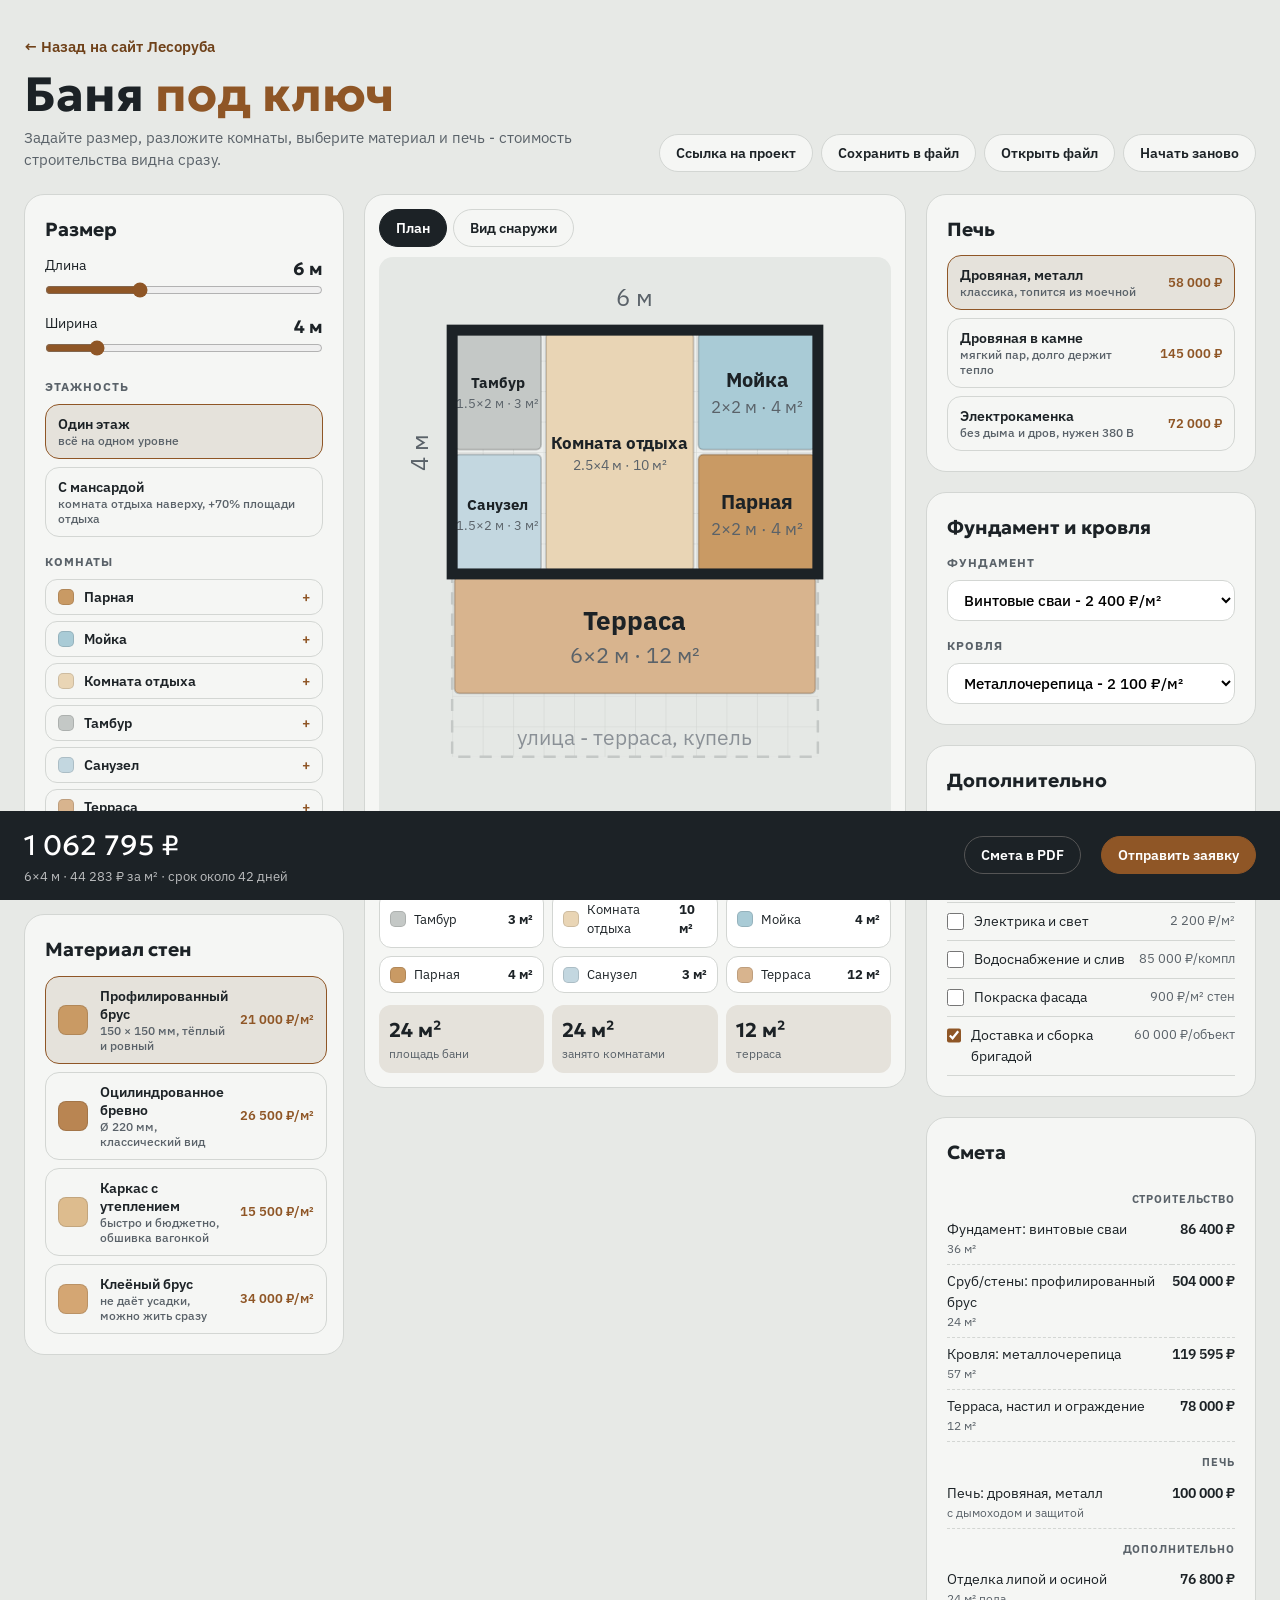
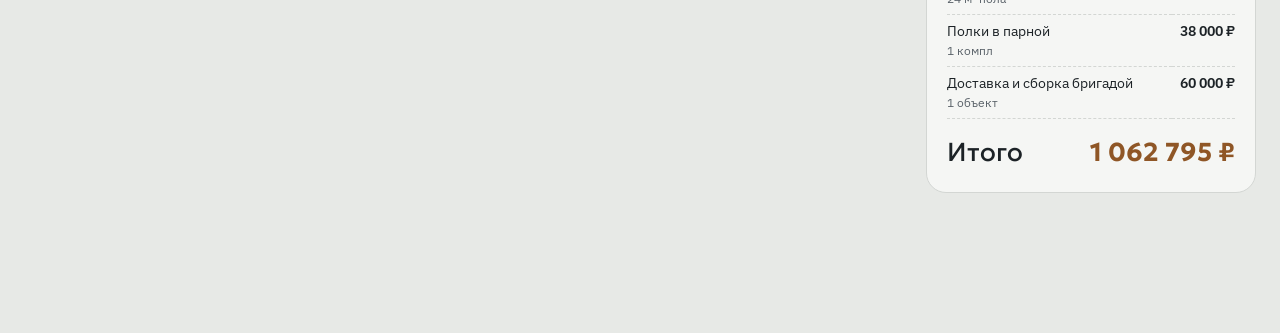
==== kalkulyator.html @ 98b05e71 "Демо Лесоруб: бани и дома из бруса, калькулятор" ====
<!doctype html>
<html lang="ru">
<head>
<meta charset="utf-8">
<meta name="viewport" content="width=device-width,initial-scale=1">
<title>Конструктор бани – Лесоруб, Новосибирск</title>
<link href="https://fonts.googleapis.com/css2?family=Geologica:wght@600;700&family=IBM+Plex+Sans:wght@400;500;600&display=swap" rel="stylesheet">
<style>
:root{--bg:#e7e9e6;--card:#f5f6f4;--ink:#1c2226;--muted:#5a6269;--line:#d3d6d3;--acc:#8f5626;--acc2:#6f4119;--soft:#e5e2db}
*{box-sizing:border-box;margin:0}
body{background:var(--bg);color:var(--ink);font:15px/1.5 'IBM Plex Sans',system-ui,sans-serif}
h1,h2,h3{font-family:'Geologica',Arial,sans-serif;font-weight:700}
i.a{color:var(--acc);font-style:normal;font-weight:700}
header{padding:36px 24px 22px;max-width:1360px;margin:auto;display:flex;flex-wrap:wrap;gap:18px;align-items:flex-end;justify-content:space-between}
header h1{font-size:clamp(30px,4vw,48px);line-height:1.05}
header p{color:var(--muted);margin-top:8px;max-width:560px}
.tools{display:flex;flex-wrap:wrap;gap:8px}
button{font:600 14px 'IBM Plex Sans';border:1px solid var(--line);background:var(--card);color:var(--ink);padding:9px 16px;border-radius:40px;cursor:pointer;transition:.15s}
button:hover{border-color:var(--acc);color:var(--acc)}
.pri{background:var(--acc);color:#fff;border-color:var(--acc)}.pri:hover{background:var(--acc2);color:#fff}
main{max-width:1360px;margin:auto;padding:0 24px 120px;display:grid;grid-template-columns:320px 1fr 330px;gap:20px;align-items:start}
.card{background:var(--card);border:1px solid var(--line);border-radius:20px;padding:20px;margin-bottom:20px}
.card h3{font-size:19px;margin-bottom:12px}
.lbl{font-size:12px;text-transform:uppercase;letter-spacing:.08em;color:var(--muted);font-weight:700;margin:16px 0 8px}
.lbl:first-of-type{margin-top:0}
.row2{display:grid;grid-template-columns:1fr 1fr;gap:10px}
input[type=text],input[type=tel],select{width:100%;font:500 15px 'IBM Plex Sans';padding:9px 12px;border:1px solid var(--line);border-radius:12px;background:#fff}
.rng{display:flex;justify-content:space-between;font-size:14px}.rng b{font-family:'Geologica';font-size:18px}
input[type=range]{width:100%;accent-color:var(--acc)}
.opts{display:grid;gap:8px}
.opt{display:flex;gap:12px;align-items:center;text-align:left;border-radius:14px;padding:10px 12px;width:100%}
.opt.on{border-color:var(--acc);background:var(--soft);color:var(--ink)}
.opt small{display:block;color:var(--muted);font-weight:500;font-size:12px}
.opt .pr{margin-left:auto;font-size:13px;color:var(--acc);white-space:nowrap}
.opt .sw{width:30px;height:30px;border-radius:8px;flex:none}
.zbtn{display:flex;align-items:center;gap:10px;width:100%;text-align:left;border-radius:12px;margin-bottom:6px;padding:8px 12px}
.sw{width:16px;height:16px;border-radius:5px;flex:none;border:1px solid rgba(0,0,0,.12)}
.view{background:var(--card);border:1px solid var(--line);border-radius:20px;padding:14px;margin-bottom:20px}
.tabs{display:flex;gap:6px;margin-bottom:10px}.tabs button.on{background:var(--ink);color:#fff;border-color:var(--ink)}
svg{display:block;width:100%;height:auto;user-select:none;touch-action:none}
#plan{background:#e5e8e5;border-radius:14px}
.hint{font-size:13px;color:var(--muted);margin-top:10px}
.rlist{margin-top:12px;display:grid;grid-template-columns:repeat(auto-fill,minmax(160px,1fr));gap:8px}
.ri{display:flex;gap:8px;align-items:center;padding:8px 10px;border:1px solid var(--line);border-radius:12px;font-size:13px;background:#fff;cursor:pointer}
.ri b{margin-left:auto}.ri.sel{border-color:var(--acc);box-shadow:0 0 0 2px var(--soft)}
.ri.warn{background:#f1e6da}
label.ck{display:flex;gap:10px;align-items:flex-start;padding:8px 0;border-bottom:1px solid var(--line);cursor:pointer;font-size:14px}
label.ck input{accent-color:var(--acc);width:17px;height:17px;margin-top:2px}
label.ck span.p{margin-left:auto;color:var(--muted);font-size:13px;white-space:nowrap}
.est table{width:100%;border-collapse:collapse;font-size:14px}
.est td{padding:6px 0;border-bottom:1px dashed var(--line);vertical-align:top}
.est td:last-child{text-align:right;white-space:nowrap;font-weight:600}
.est .sec td{border:0;padding-top:12px;font-size:11px;text-transform:uppercase;letter-spacing:.08em;color:var(--muted);font-weight:700}
.est .q{color:var(--muted);font-size:12px}
.tot{display:flex;justify-content:space-between;align-items:baseline;margin-top:14px;font-family:'Geologica';font-size:26px}.tot b{color:var(--acc)}
.facts{display:grid;grid-template-columns:repeat(3,1fr);gap:8px;margin-top:12px}
.facts div{background:var(--soft);border-radius:12px;padding:10px;font-size:12px;color:var(--muted)}
.facts b{display:block;font-family:'Geologica';font-size:20px;color:var(--ink)}
.note{font-size:13px;background:#f1e6da;color:var(--acc2);padding:10px 12px;border-radius:12px;margin-top:10px}
.sticky{position:fixed;left:0;right:0;bottom:0;background:var(--ink);color:#fff;z-index:5}
.sticky .in{max-width:1360px;margin:auto;padding:14px 24px;display:flex;align-items:center;gap:20px;flex-wrap:wrap}
.sticky .sum{font-family:'Geologica';font-size:28px}.sticky small{opacity:.7;display:block;font-size:13px;font-family:'IBM Plex Sans'}
.sticky .sp{flex:1}
.modal{position:fixed;inset:0;background:rgba(30,29,27,.5);display:none;place-items:center;z-index:9;padding:16px}
.modal.on{display:grid}.modal .card{max-width:420px;width:100%}.modal .card>*+*{margin-top:10px}
.toast{position:fixed;left:50%;top:20px;transform:translateX(-50%);background:var(--ink);color:#fff;padding:10px 18px;border-radius:30px;opacity:0;transition:.3s;z-index:10;pointer-events:none}.toast.on{opacity:1}
@media(max-width:1100px){main{grid-template-columns:1fr 1fr}.mid{grid-column:1/-1;order:-1}}
@media(max-width:700px){main{grid-template-columns:1fr;padding:0 16px 140px}header{padding:24px 16px}}
@media print{header .tools,.sticky,.side,.modal,.hint,.tabs{display:none!important}main{display:block}}
</style>
</head>
<body>
<header>
  <div><a href="index.html" style="display:inline-block;margin-bottom:10px;color:var(--acc2);font-weight:600;text-decoration:none">← Назад на сайт Лесоруба</a><h1>Баня <i class="a">под ключ</i></h1><p>Задайте размер, разложите комнаты, выберите материал и печь - стоимость строительства видна сразу.</p></div>
  <div class="tools">
    <button onclick="share()">Ссылка на проект</button>
    <button onclick="saveFile()">Сохранить в файл</button>
    <button onclick="fileIn.click()">Открыть файл</button>
    <button onclick="if(confirm('Начать заново?')){S=demo();sel=-1;render()}">Начать заново</button>
    <input type="file" id="fileIn" accept=".json" hidden>
  </div>
</header>

<main>
  <aside class="side">
    <div class="card">
      <h3>Размер</h3>
      <div class="rng"><span>Длина</span><b id="Lv"></b></div><input type="range" id="L" min="3" max="12" step="0.5">
      <div class="rng" style="margin-top:8px"><span>Ширина</span><b id="Wv"></b></div><input type="range" id="W" min="3" max="9" step="0.5">
      <div class="lbl">Этажность</div>
      <div class="opts" id="floors"></div>
      <div class="lbl">Комнаты</div>
      <div id="zbtns"></div>
    </div>
    <div class="card">
      <h3>Материал стен</h3>
      <div class="opts" id="mat"></div>
    </div>
  </aside>

  <section class="mid">
    <div class="view">
      <div class="tabs"><button id="t1" class="on" onclick="mode('plan')">План</button><button id="t2" onclick="mode('vid')">Вид снаружи</button></div>
      <svg id="plan"></svg>
      <svg id="vid" style="display:none;background:linear-gradient(#e5e2db,#e7e9e6);border-radius:14px"></svg>
      <p class="hint" id="hint">Комнату двигают мышкой или пальцем, размер меняют за уголок справа внизу. Шаг - 0,5 м. Delete - удалить комнату.</p>
      <div class="rlist" id="rlist"></div>
      <div class="facts" id="facts"></div>
      <div id="notes"></div>
    </div>
  </section>

  <aside>
    <div class="card"><h3>Печь</h3><div class="opts" id="pech"></div></div>
    <div class="card"><h3>Фундамент и кровля</h3>
      <div class="lbl">Фундамент</div><select id="fund"></select>
      <div class="lbl">Кровля</div><select id="krov"></select>
    </div>
    <div class="card"><h3>Дополнительно</h3><div id="dop"></div></div>
    <div class="card est"><h3>Смета</h3><table id="est"></table><div class="tot"><span>Итого</span><b id="tot"></b></div></div>
  </aside>
</main>

<div class="sticky"><div class="in">
  <div><div class="sum" id="tot2"></div><small id="per"></small></div><div class="sp"></div>
  <button onclick="print()" style="background:transparent;color:#fff;border-color:#555">Смета в PDF</button>
  <button class="pri" onclick="modal.classList.add('on')">Отправить заявку</button>
</div></div>

<div class="modal" id="modal" onclick="if(event.target==this)this.classList.remove('on')"><form class="card" onsubmit="send(event)">
  <h3>Заявка <i class="a">на баню</i></h3>
  <p style="color:var(--muted);font-size:14px">Проект и смета приложатся к заявке. Перезвоним, уточним участок и сроки.</p>
  <input type="text" placeholder="Как вас зовут" required>
  <input type="tel" placeholder="Телефон" required>
  <button class="pri" style="width:100%">Отправить</button>
</form></div>
<div class="toast" id="toast"></div>

<script>
const ROOMS={
 parnaya:{n:'Парная',c:'#c99a64',min:4},
 moyka:{n:'Мойка',c:'#A9CBD6',min:3},
 otdyh:{n:'Комната отдыха',c:'#E9D5B5',min:8},
 tambur:{n:'Тамбур',c:'#c4c8c6',min:2},
 sanuzel:{n:'Санузел',c:'#C3D7E0',min:1.5},
 terrasa:{n:'Терраса',c:'#D8B48E',min:4,out:true},
 kupel:{n:'Купель',c:'#8FB9C9',min:2,out:true,fix:280000}
};
const MAT=[['brus','Профилированный брус','150 × 150 мм, тёплый и ровный',21000,'#C99A64'],
 ['brevno','Оцилиндрованное бревно','Ø 220 мм, классический вид',26500,'#B98552'],
 ['karkas','Каркас с утеплением','быстро и бюджетно, обшивка вагонкой',15500,'#DDBC8E'],
 ['kleen','Клеёный брус','не даёт усадки, можно жить сразу',34000,'#D4A673']];
const PECH=[['drova','Дровяная, металл','классика, топится из моечной',58000],
 ['kamen','Дровяная в камне','мягкий пар, долго держит тепло',145000],
 ['elek','Электрокаменка','без дыма и дров, нужен 380 В',72000]];
const FUND=[['vint','Винтовые сваи',2400],['lent','Мелкозаглублённая лента',5200],['plita','Монолитная плита',7400]];
const KROV=[['metall','Металлочерепица',2100],['myagk','Гибкая черепица',2900],['falc','Фальцевая кровля',3600]];
const DOP=[['vagonka','Отделка липой и осиной',3200,'м² пола','in'],['polki','Полки в парной',38000,'компл','one'],
 ['elektr','Электрика и свет',2200,'м²','in'],['vodo','Водоснабжение и слив',85000,'компл','one'],
 ['pokr','Покраска фасада',900,'м² стен','wall'],['dostavka','Доставка и сборка бригадой',60000,'объект','one']];
const fmt=n=>Math.round(n).toLocaleString('ru-RU')+' ₽';
const r1=n=>Math.round(n*10)/10;
function demo(){return{L:6,W:4,fl:1,mat:'brus',pech:'drova',fund:'vint',krov:'metall',dop:{vagonka:true,polki:true,dostavka:true},
 rooms:[{t:'tambur',x:0,y:0,w:1.5,h:2},{t:'otdyh',x:1.5,y:0,w:2.5,h:4},{t:'moyka',x:4,y:0,w:2,h:2},{t:'parnaya',x:4,y:2,w:2,h:2},{t:'sanuzel',x:0,y:2,w:1.5,h:2},{t:'terrasa',x:0,y:4,w:6,h:2}]}}
let S=demo(),sel=-1,drag=null,view='plan';
try{if(location.hash.length>2)S=JSON.parse(decodeURIComponent(escape(atob(location.hash.slice(1)))))}catch(e){}

// constructor controls
const opts=(el,arr,key,priceFn)=>{el.innerHTML=arr.map(a=>`<button class="opt" data-v="${a[0]}">${a[4]?`<span class="sw" style="background:${a[4]}"></span>`:''}<span>${a[1]}<small>${a[2]}</small></span><span class="pr">${priceFn(a)}</span></button>`).join('');
 el.onclick=e=>{const b=e.target.closest('.opt');if(b){S[key]=b.dataset.v;render()}}};
opts(mat,MAT,'mat',a=>a[3].toLocaleString('ru-RU')+' ₽/м²');
opts(pech,PECH,'pech',a=>fmt(a[3]));
floors.innerHTML=[[1,'Один этаж','всё на одном уровне'],[1.5,'С мансардой','комната отдыха наверху, +70% площади отдыха']].map(a=>`<button class="opt" data-v="${a[0]}"><span>${a[1]}<small>${a[2]}</small></span></button>`).join('');
floors.onclick=e=>{const b=e.target.closest('.opt');if(b){S.fl=+b.dataset.v;render()}};
fund.innerHTML=FUND.map(a=>`<option value="${a[0]}">${a[1]} - ${a[2].toLocaleString('ru-RU')} ₽/м²</option>`).join('');
krov.innerHTML=KROV.map(a=>`<option value="${a[0]}">${a[1]} - ${a[2].toLocaleString('ru-RU')} ₽/м²</option>`).join('');
fund.onchange=()=>{S.fund=fund.value;render()};krov.onchange=()=>{S.krov=krov.value;render()};
zbtns.innerHTML=Object.entries(ROOMS).map(([k,r])=>`<button class="zbtn" onclick="addRoom('${k}')"><span class="sw" style="background:${r.c}"></span>${r.n}<span style="margin-left:auto;color:var(--acc)">+</span></button>`).join('');
L.oninput=W.oninput=()=>{S.L=+L.value;S.W=+W.value;S.rooms.forEach(clamp);render()};

function bounds(r){return ROOMS[r.t].out?{W:S.L,H:S.W+3}:{W:S.L,H:S.W}}
function clamp(r){const b=bounds(r);r.w=Math.min(r.w,b.W);r.h=Math.min(r.h,b.H);r.x=Math.max(0,Math.min(b.W-r.w,r.x));r.y=Math.max(0,Math.min(b.H-r.h,r.y))}
function addRoom(t){const m=ROOMS[t],s=Math.max(1.5,Math.round(Math.sqrt(m.min)*2)/2);const r={t,x:0,y:m.out?S.W:0,w:s,h:s};clamp(r);S.rooms.push(r);sel=S.rooms.length-1;render()}

// plan svg
const NS='http://www.w3.org/2000/svg';
function el(n,a,p){const e=document.createElementNS(NS,n);for(const k in a)e.setAttribute(k,a[k]);p&&p.appendChild(e);return e}
function toM(e){const p=plan.createSVGPoint();p.x=e.clientX;p.y=e.clientY;const q=p.matrixTransform(plan.getScreenCTM().inverse());return[q.x,q.y]}
function drawPlan(){const P=1.2,H=S.W+3;plan.innerHTML='';plan.setAttribute('viewBox',`${-P} ${-P} ${S.L+P*2} ${H+P*2}`);
 const d=el('defs',{},plan),pt=el('pattern',{id:'g',width:.5,height:.5,patternUnits:'userSpaceOnUse'},d);el('path',{d:'M.5 0H0V.5',fill:'none',stroke:'#d3d6d3','stroke-width':.02},pt);
 el('rect',{x:0,y:S.W,width:S.L,height:3,fill:'url(#g)',stroke:'#c4c8c6','stroke-width':.04,'stroke-dasharray':'.2 .15'},plan);
 el('text',{x:S.L/2,y:S.W+2.8,'text-anchor':'middle','font-size':.35,fill:'#8a9096','font-family':'IBM Plex Sans'},plan).textContent='улица - терраса, купель';
 el('rect',{x:0,y:0,width:S.L,height:S.W,fill:'#eef0ee'},plan);el('rect',{x:0,y:0,width:S.L,height:S.W,fill:'url(#g)'},plan);
 S.rooms.forEach((r,i)=>{const m=ROOMS[r.t],g=el('g',{},plan);
  const re=el('rect',{x:r.x+.04,y:r.y+.04,width:r.w-.08,height:r.h-.08,rx:.08,fill:m.c,stroke:i==sel?'#8f5626':'rgba(0,0,0,.18)','stroke-width':i==sel?.1:.03,style:'cursor:move'},g);
  re.onpointerdown=e=>{sel=i;start(e,i,false);drawPlan();renderList()};
  const fs=Math.min(.42,r.w/6,(r.w-.2)/(m.n.length*.6));
  el('text',{x:r.x+r.w/2,y:r.y+r.h/2-fs*.2,'text-anchor':'middle','font-size':fs,'font-family':'IBM Plex Sans','font-weight':700,fill:'#1c2226','pointer-events':'none'},g).textContent=m.n;
  el('text',{x:r.x+r.w/2,y:r.y+r.h/2+fs*1.1,'text-anchor':'middle','font-size':fs*.85,'font-family':'IBM Plex Sans',fill:'#5a6269','pointer-events':'none'},g).textContent=`${r.w}×${r.h} м · ${r1(r.w*r.h)} м²`;
  if(i==sel){const h=el('rect',{x:r.x+r.w-.32,y:r.y+r.h-.32,width:.3,height:.3,rx:.06,fill:'#fff',stroke:'#8f5626','stroke-width':.06,style:'cursor:nwse-resize'},g);h.onpointerdown=e=>{e.stopPropagation();start(e,i,true)}}});
 el('rect',{x:0,y:0,width:S.L,height:S.W,fill:'none',stroke:'#1c2226','stroke-width':.18,'pointer-events':'none'},plan);
 el('text',{x:S.L/2,y:-.4,'text-anchor':'middle','font-size':.4,fill:'#5a6269','font-family':'IBM Plex Sans'},plan).textContent=S.L+' м';
 el('text',{x:-.4,y:S.W/2,'text-anchor':'middle','font-size':.4,fill:'#5a6269','font-family':'IBM Plex Sans',transform:`rotate(-90 -0.4 ${S.W/2})`},plan).textContent=S.W+' м';
 plan.onpointerdown=e=>{if(e.target==plan||(e.target.tagName=='rect'&&!e.target.style.cursor)){sel=-1;drawPlan();renderList()}}}
function start(e,i,rs){e.preventDefault();const r=S.rooms[i];drag={i,rs,m:toM(e),o:{...r}}}
addEventListener('pointermove',e=>{if(!drag)return;const m=toM(e),r=S.rooms[drag.i],b=bounds(r),sn=v=>Math.round(v*2)/2,dx=m[0]-drag.m[0],dy=m[1]-drag.m[1];
 if(drag.rs){r.w=Math.max(1,Math.min(b.W-r.x,sn(drag.o.w+dx)));r.h=Math.max(1,Math.min(b.H-r.y,sn(drag.o.h+dy)))}
 else{r.x=sn(drag.o.x+dx);r.y=sn(drag.o.y+dy);clamp(r)}drawPlan();renderList();renderEst()});
addEventListener('pointerup',()=>{if(drag){drag=null;render()}});
addEventListener('keydown',e=>{if((e.key=='Delete'||e.key=='Backspace')&&sel>-1&&!/INPUT|SELECT/.test(document.activeElement.tagName)){S.rooms.splice(sel,1);sel=-1;render()}});

// outside view
function drawVid(){const m=MAT.find(a=>a[0]==S.mat),wall=m[4],L=S.L,h=2.4,roofH=S.fl>1?2.6:1.5,dz=S.W*.45;
 const roofC={metall:'#8E3B33',myagk:'#5B4A42',falc:'#5F6B66'}[S.krov];vid.innerHTML='';
 vid.setAttribute('viewBox',`-2 ${-roofH-1.5} ${L+dz+4} ${h+roofH+3.6}`);
 el('ellipse',{cx:(L+dz)/2,cy:h+.35,rx:(L+dz)/1.6,ry:.5,fill:'#C9D3A8',opacity:.6},vid);
 // side wall
 el('polygon',{points:`${L},0 ${L+dz},${-dz*.5} ${L+dz},${h-dz*.5} ${L},${h}`,fill:wall,style:'filter:brightness(.8)'},vid);
 el('polygon',{points:`${L},0 ${L+dz/2},${-roofH-dz*.25} ${L+dz},${-dz*.5}`,fill:wall,style:'filter:brightness(.8)'},vid);
 // front wall
 el('rect',{x:0,y:0,width:L,height:h,fill:wall},vid);
 const step=S.mat=='karkas'?.15:S.mat=='brevno'?.24:.18;
 for(let y=step;y<h;y+=step)el('line',{x1:0,y1:y,x2:L,y2:y,stroke:'rgba(70,40,15,.22)','stroke-width':S.mat=='brevno'?.05:.02},vid);
 // roof
 el('polygon',{points:`-0.4,0.05 ${L/2},${-roofH} ${L+.4},.05`,fill:'none'},vid);
 el('polygon',{points:`-.4,.1 ${dz/2-.4},${-roofH-dz*.25} ${L+dz/2+.4},${-roofH-dz*.25} ${L+.4},.1`,fill:roofC},vid);
 el('polygon',{points:`${L+.4},.1 ${L+dz/2+.4},${-roofH-dz*.25} ${L+dz+.3},${-dz*.5+.05}`,fill:roofC,style:'filter:brightness(.75)'},vid);
 // door & windows
 el('rect',{x:.5,y:.4,width:.8,height:h-.4,fill:'#6B4A30',rx:.05},vid);
 const win=(x,y,w,hh)=>{el('rect',{x,y,width:w,height:hh,fill:'#CFE2E8',stroke:'#f5f6f4','stroke-width':.08},vid)};
 if(L>3)win(L*.45,.7,.9,.7);if(L>5)win(L*.72,.9,.5,.5);
 if(S.fl>1)win(dz/2+L/2-.4,-roofH*.55,.8,.6);
 // chimney
 el('rect',{x:L*.78,y:-roofH*.85,width:.35,height:roofH*.8,fill:S.pech=='elek'?'none':'#7B7068'},vid);
 // terrace
 const t=S.rooms.filter(r=>r.t=='terrasa').reduce((s,r)=>s+r.w*r.h,0);
 if(t){const tw=Math.min(L,Math.sqrt(t)*1.6);el('rect',{x:0,y:h-.05,width:tw,height:.25,fill:'#A7794F'},vid);[0,tw-.1].forEach(x=>el('rect',{x,y:.1,width:.1,height:h-.15,fill:'#8E6C4E'},vid))}
 if(S.rooms.some(r=>r.t=='kupel'))el('ellipse',{cx:L+dz+1,cy:h,rx:.9,ry:.35,fill:'#8FB9C9',stroke:'#6B4A30','stroke-width':.08},vid);
 el('text',{x:(L+dz)/2,y:h+1.4,'text-anchor':'middle','font-size':.38,fill:'#5a6269','font-family':'IBM Plex Sans'},vid).textContent=`${m[1]} · ${KROV.find(a=>a[0]==S.krov)[1].toLowerCase()}`}
function mode(v){view=v;plan.style.display=v=='plan'?'':'none';vid.style.display=v=='vid'?'':'none';t1.classList.toggle('on',v=='plan');t2.classList.toggle('on',v=='vid');hint.style.display=v=='plan'?'':'none'}

function sums(){const inside=S.rooms.filter(r=>!ROOMS[r.t].out),out=S.rooms.filter(r=>r.t=='terrasa'),A=S.L*S.W;
 const used=inside.reduce((s,r)=>s+r.w*r.h,0),ter=out.reduce((s,r)=>s+r.w*r.h,0);
 const mans=S.fl>1?A*.7:0,wall=2*(S.L+S.W)*2.4+(S.fl>1?S.W*S.L*.4:0);return{A,used,ter,mans,wall,inA:A+mans}}
function renderList(){const A=S.L*S.W;
 rlist.innerHTML=S.rooms.map((r,i)=>{const m=ROOMS[r.t],a=r.w*r.h;return`<div class="ri ${i==sel?'sel':''} ${a<m.min?'warn':''}" onclick="sel=${i};drawPlan();renderList()"><span class="sw" style="background:${m.c}"></span>${m.n}<b>${r1(a)} м²</b></div>`}).join('');
 const s=sums();facts.innerHTML=`<div><b>${A} м²</b>площадь бани</div><div><b>${r1(s.used)} м²</b>занято комнатами</div><div><b>${r1(s.ter)} м²</b>терраса</div>`;
 const n=[];S.rooms.forEach(r=>{const m=ROOMS[r.t];if(r.w*r.h<m.min)n.push(`${m.n} меньше ${m.min} м² - будет тесно`)});
 if(!S.rooms.some(r=>r.t=='parnaya'))n.push('В проекте нет парной');
 if(s.used>A+.01)n.push('Комнаты не помещаются - увеличьте баню');
 notes.innerHTML=n.map(t=>`<div class="note">${t}</div>`).join('')}

function calc(){const s=sums(),rows=[];let sum=0;const sec=n=>rows.push({sec:n}),add=(n,q,v)=>{rows.push({n,q,v});sum+=v};
 const m=MAT.find(a=>a[0]==S.mat),f=FUND.find(a=>a[0]==S.fund),k=KROV.find(a=>a[0]==S.krov),p=PECH.find(a=>a[0]==S.pech);
 sec('Строительство');
 add('Фундамент: '+f[1].toLowerCase(),r1(s.A+s.ter)+' м²',(s.A+s.ter)*f[2]);
 add('Сруб/стены: '+m[1].toLowerCase(),r1(s.inA)+' м²',s.inA*m[3]);
 const ka=(S.L+1)*(S.W+1)*1.25+(s.ter?s.ter*1.1:0);add('Кровля: '+k[1].toLowerCase(),r1(ka)+' м²',ka*k[2]);
 if(s.ter)add('Терраса, настил и ограждение',r1(s.ter)+' м²',s.ter*6500);
 S.rooms.filter(r=>r.t=='kupel').forEach(()=>add('Купель с подогревом','1 шт',280000));
 sec('Печь');add('Печь: '+p[1].toLowerCase(),'с дымоходом и защитой',p[3]+(S.pech=='elek'?15000:42000));
 const ds=DOP.filter(d=>S.dop[d[0]]);if(ds.length)sec('Дополнительно');
 ds.forEach(d=>{const q={in:s.inA,wall:s.wall,one:1}[d[4]];add(d[1],d[4]=='one'?'1 '+d[3]:r1(q)+' '+d[3],q*d[2])});
 return{rows,sum,s}}
function renderEst(){const{rows,sum,s}=calc();
 est.innerHTML=rows.map(r=>r.sec?`<tr class="sec"><td colspan=2>${r.sec}</td></tr>`:`<tr><td>${r.n}<div class="q">${r.q}</div></td><td>${fmt(r.v)}</td></tr>`).join('');
 tot.textContent=tot2.textContent=fmt(sum);const days=Math.round(20+s.inA*.9+(S.mat=='karkas'?-8:0));
 per.textContent=`${S.L}×${S.W} м · ${fmt(sum/s.inA)} за м² · срок около ${days} дней`}
function renderDop(){dop.innerHTML=DOP.map(d=>`<label class="ck"><input type="checkbox" data-k="${d[0]}" ${S.dop[d[0]]?'checked':''}>${d[1]}<span class="p">${d[2].toLocaleString('ru-RU')} ₽/${d[3]}</span></label>`).join('');
 dop.querySelectorAll('input').forEach(c=>c.onchange=()=>{S.dop[c.dataset.k]=c.checked;renderEst()})}

function render(){L.value=S.L;W.value=S.W;Lv.textContent=S.L+' м';Wv.textContent=S.W+' м';fund.value=S.fund;krov.value=S.krov;
 [[mat,'mat'],[pech,'pech']].forEach(([e,k])=>e.querySelectorAll('.opt').forEach(b=>b.classList.toggle('on',b.dataset.v==S[k])));
 floors.querySelectorAll('.opt').forEach(b=>b.classList.toggle('on',+b.dataset.v==S.fl));
 drawPlan();drawVid();renderList();renderDop();renderEst()}

function toast(t){const e=document.getElementById('toast');e.textContent=t;e.classList.add('on');clearTimeout(e._t);e._t=setTimeout(()=>e.classList.remove('on'),2200)}
function saveFile(){const a=document.createElement('a');a.href=URL.createObjectURL(new Blob([JSON.stringify(S,null,1)],{type:'application/json'}));a.download=`banya-${S.L}x${S.W}.json`;a.click()}
fileIn.onchange=()=>{const f=fileIn.files[0];if(!f)return;f.text().then(t=>{try{const d=JSON.parse(t);if(!d.rooms)throw 0;S=d;sel=-1;render();toast('Проект открыт')}catch(e){toast('Это не файл проекта')}});fileIn.value=''}
function share(){const u=location.href.split('#')[0]+'#'+btoa(unescape(encodeURIComponent(JSON.stringify(S))));navigator.clipboard.writeText(u).then(()=>toast('Ссылка скопирована'),()=>prompt('Скопируйте ссылку',u))}
function send(e){e.preventDefault();modal.classList.remove('on');toast('Спасибо! Заявка отправлена, скоро перезвоним')}
render();
</script>
</body>
</html>
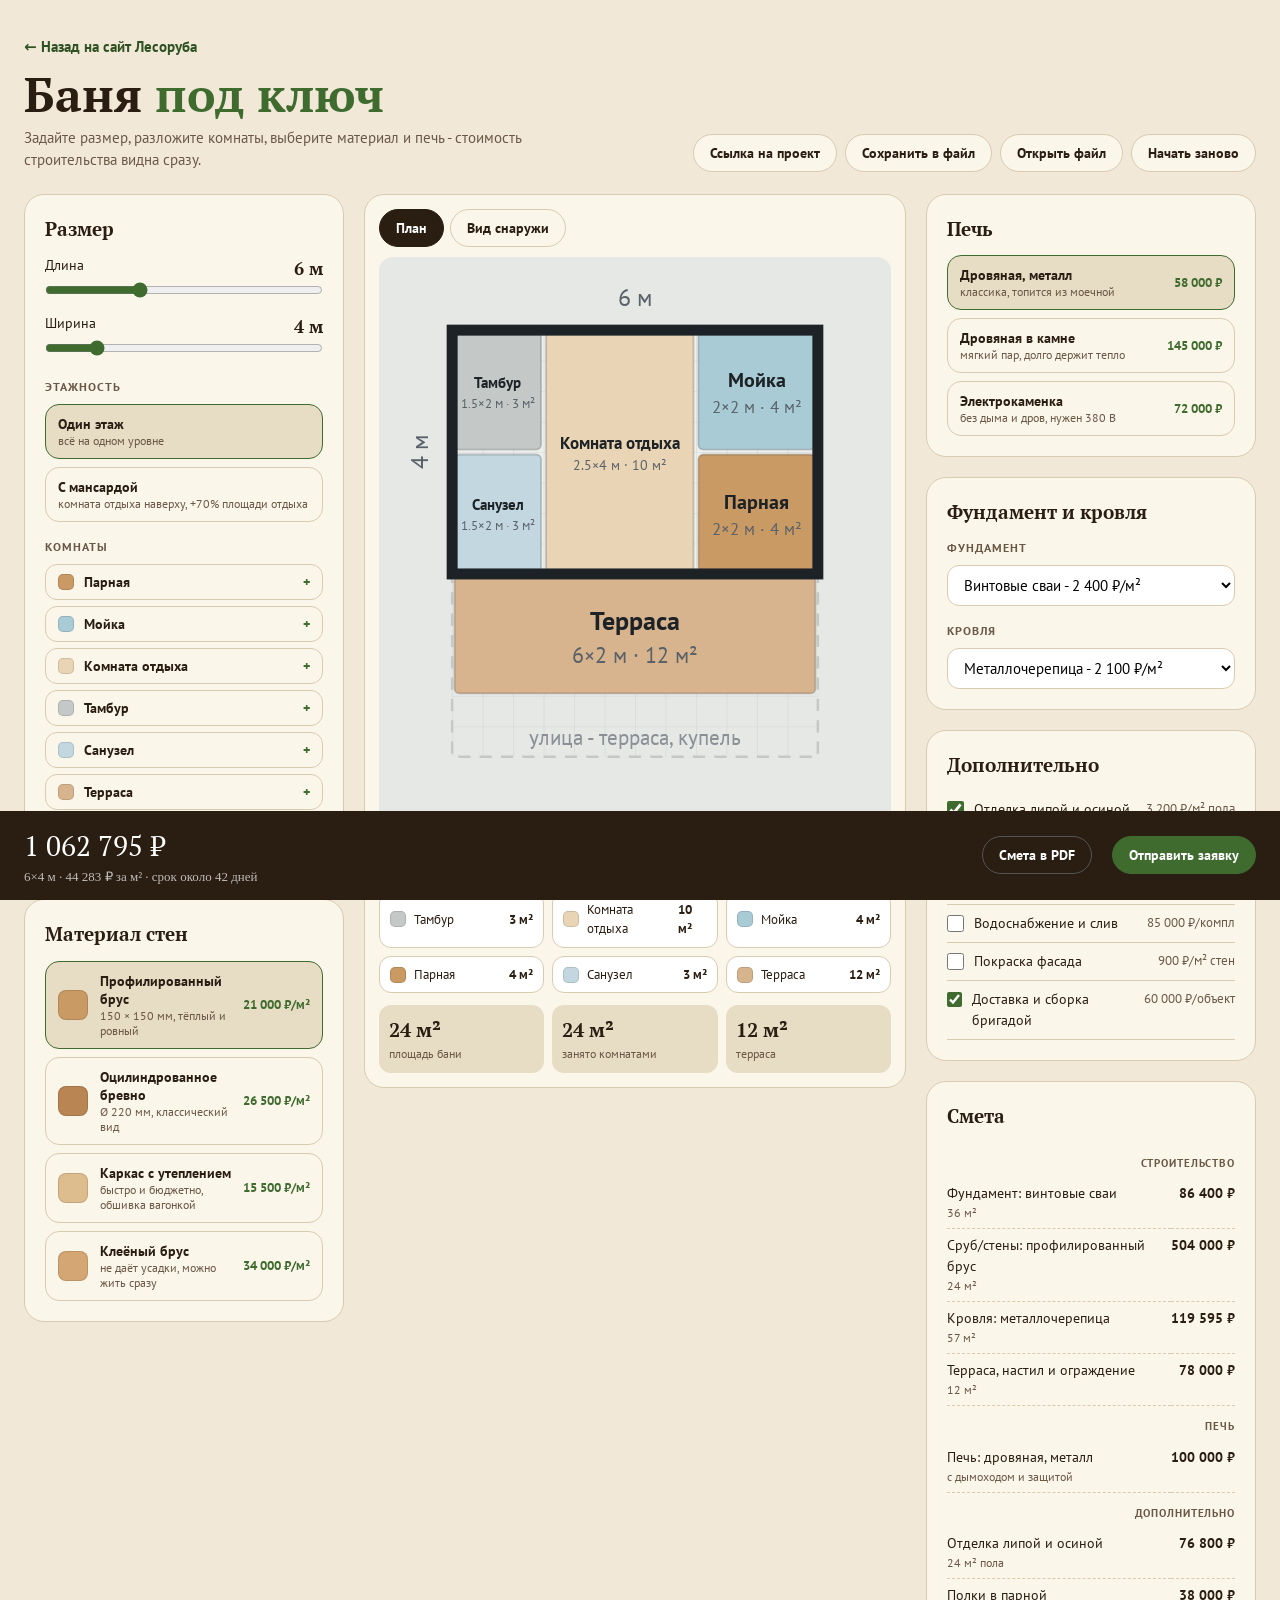
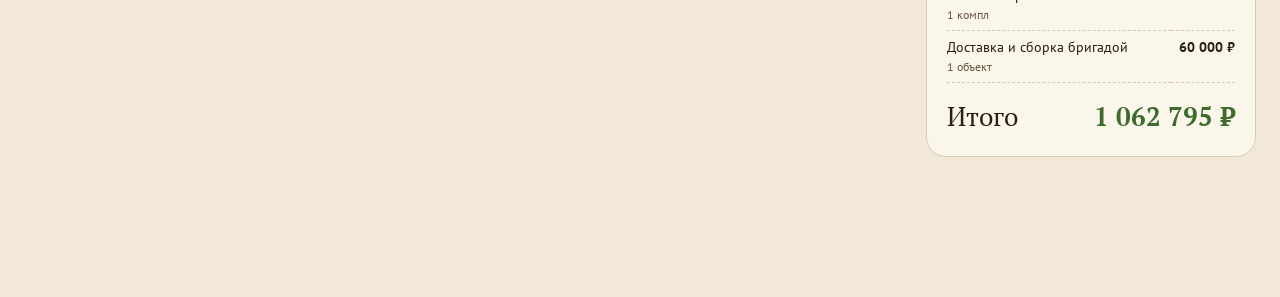
==== commit 81026c11: "Редизайн Hallmark: своя структура и стиль" ====
--- a/kalkulyator.html
+++ b/kalkulyator.html
@@ -4,7 +4,7 @@
 <meta charset="utf-8">
 <meta name="viewport" content="width=device-width,initial-scale=1">
 <title>Конструктор бани – Лесоруб, Новосибирск</title>
-<link href="https://fonts.googleapis.com/css2?family=Geologica:wght@600;700&family=IBM+Plex+Sans:wght@400;500;600&display=swap" rel="stylesheet">
+<link href="https://fonts.googleapis.com/css2?family=PT+Serif:wght@400;700&family=PT+Sans:wght@400;700&display=swap" rel="stylesheet">
 <style>
 :root{--bg:#e7e9e6;--card:#f5f6f4;--ink:#1c2226;--muted:#5a6269;--line:#d3d6d3;--acc:#8f5626;--acc2:#6f4119;--soft:#e5e2db}
 *{box-sizing:border-box;margin:0}
@@ -68,6 +68,7 @@
 @media(max-width:700px){main{grid-template-columns:1fr;padding:0 16px 140px}header{padding:24px 16px}}
 @media print{header .tools,.sticky,.side,.modal,.hint,.tabs{display:none!important}main{display:block}}
 </style>
+<style id="hm">:root{--bg:#f1e8d8;--card:#fbf6ea;--ink:#2a1d12;--muted:#6a5846;--line:#d9cbb0;--acc:#3f6b2f;--acc2:#2f5222;--soft:#e7dcc4}body{font-family:'PT Sans',system-ui,sans-serif}h1,h2,h3,.rng b,.tot,.sum,.facts b{font-family:'PT Serif',Georgia,serif!important}button,input,select{font-family:'PT Sans',system-ui,sans-serif}svg text{font-family:'PT Sans',system-ui,sans-serif!important}</style>
 </head>
 <body>
 <header>
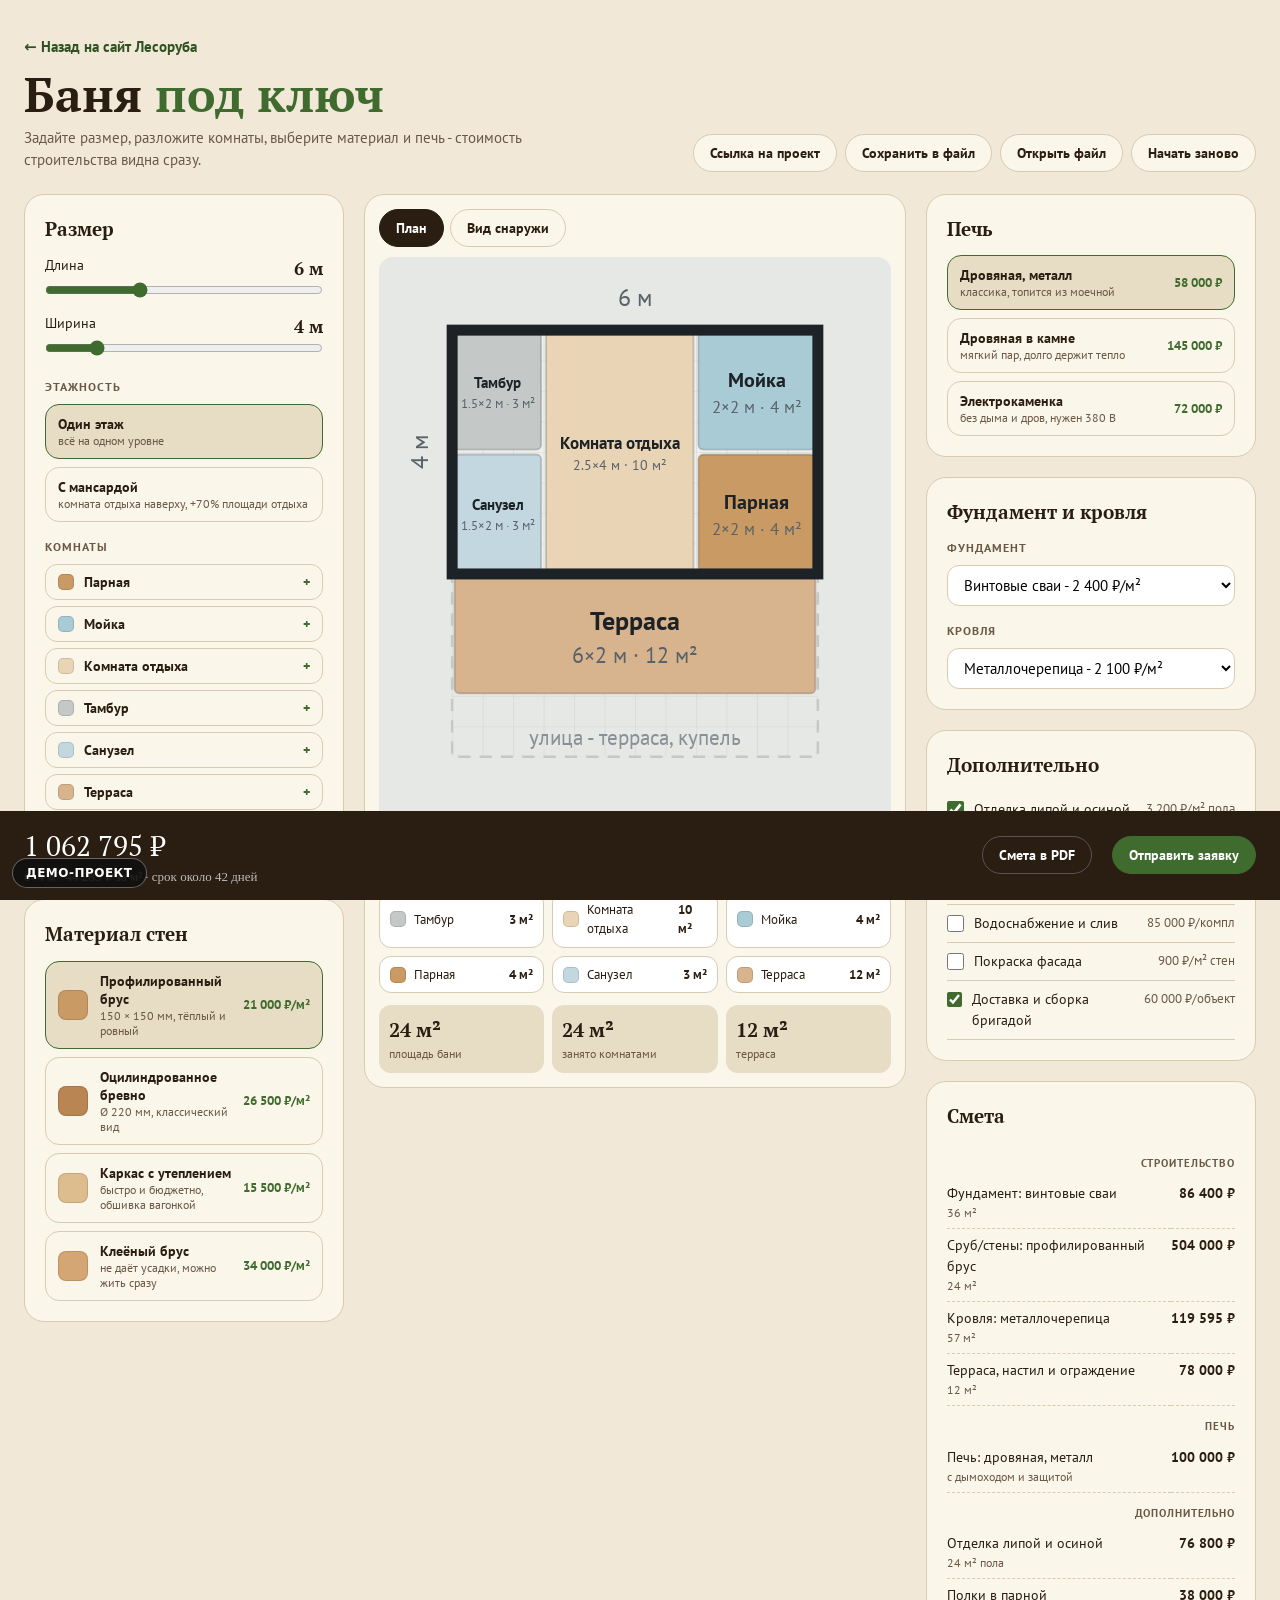
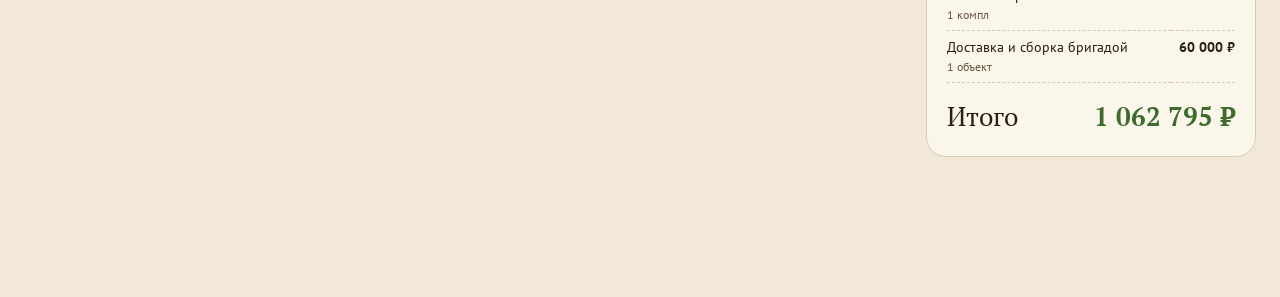
==== commit 8c0fda24: "Плашка «Демо-проект»" ====
--- a/kalkulyator.html
+++ b/kalkulyator.html
@@ -70,7 +70,7 @@
 </style>
 <style id="hm">:root{--bg:#f1e8d8;--card:#fbf6ea;--ink:#2a1d12;--muted:#6a5846;--line:#d9cbb0;--acc:#3f6b2f;--acc2:#2f5222;--soft:#e7dcc4}body{font-family:'PT Sans',system-ui,sans-serif}h1,h2,h3,.rng b,.tot,.sum,.facts b{font-family:'PT Serif',Georgia,serif!important}button,input,select{font-family:'PT Sans',system-ui,sans-serif}svg text{font-family:'PT Sans',system-ui,sans-serif!important}</style>
 </head>
-<body>
+<body><!--hm-demo-start--><div class="hm-demo-plate" title="Пример сайта: это демо-проект, а не официальный сайт компании">Демо-проект</div><style>.hm-demo-plate{position:fixed;left:12px;bottom:12px;z-index:2147483000;font:600 12px/1 system-ui,-apple-system,"Segoe UI",sans-serif;letter-spacing:.04em;text-transform:uppercase;color:#fff;background:rgba(17,17,17,.88);border:1px solid rgba(255,255,255,.35);border-radius:999px;padding:8px 13px;pointer-events:none}@media(max-width:640px){.hm-demo-plate{bottom:88px;left:10px;font-size:11px;padding:7px 11px}}</style><!--hm-demo-end-->
 <header>
   <div><a href="index.html" style="display:inline-block;margin-bottom:10px;color:var(--acc2);font-weight:600;text-decoration:none">← Назад на сайт Лесоруба</a><h1>Баня <i class="a">под ключ</i></h1><p>Задайте размер, разложите комнаты, выберите материал и печь - стоимость строительства видна сразу.</p></div>
   <div class="tools">
